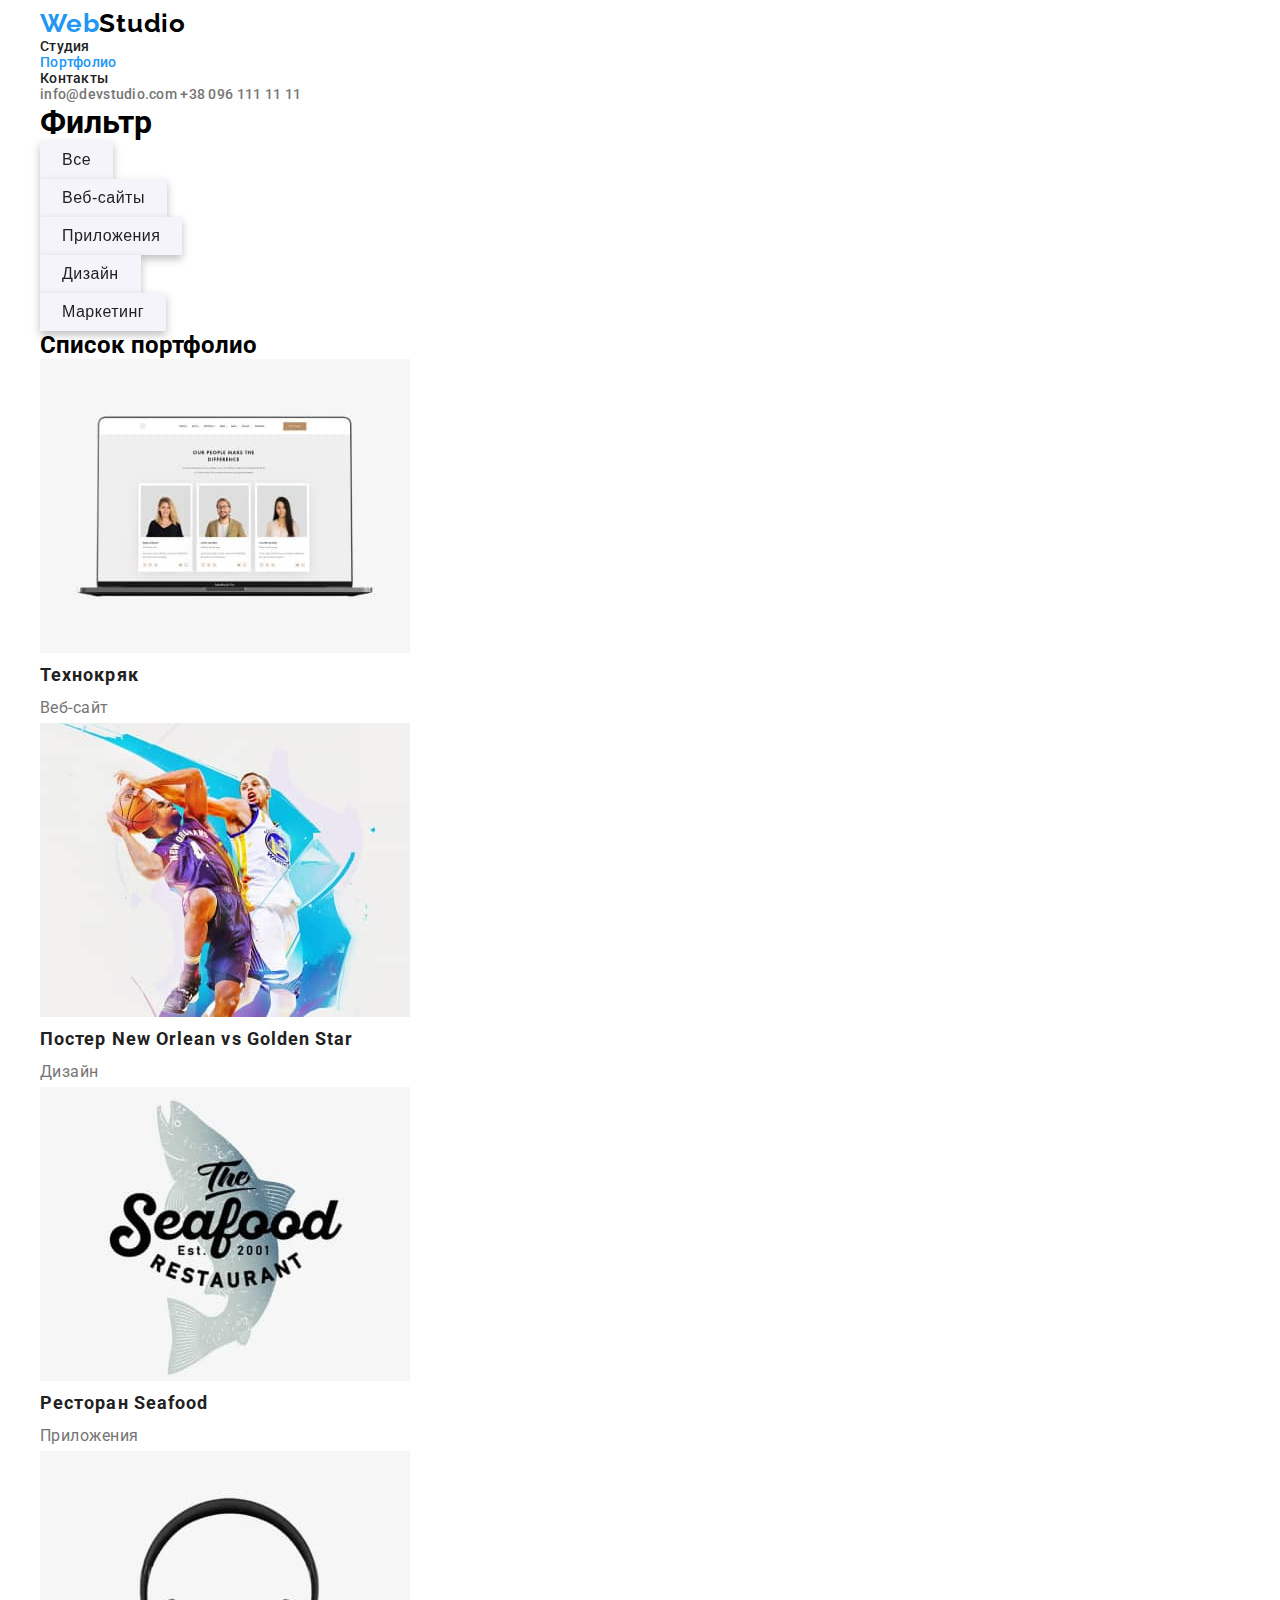
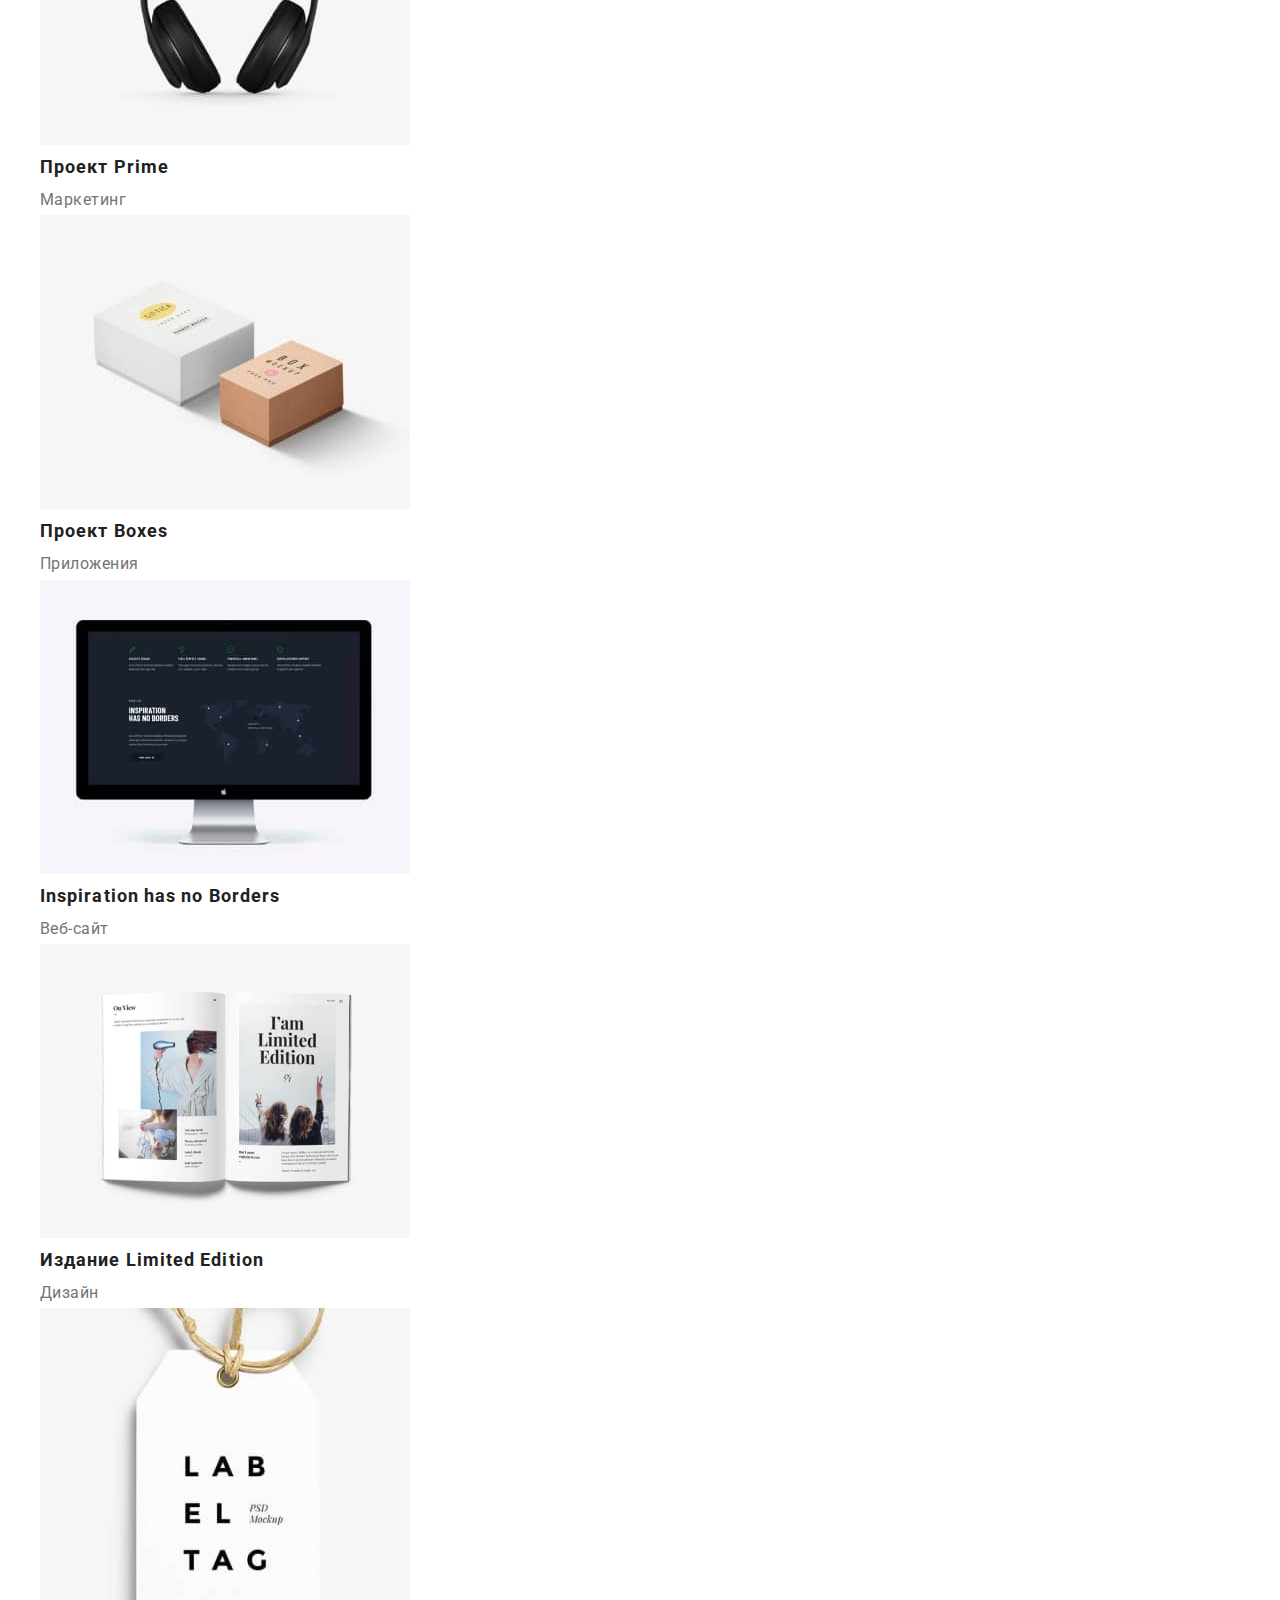
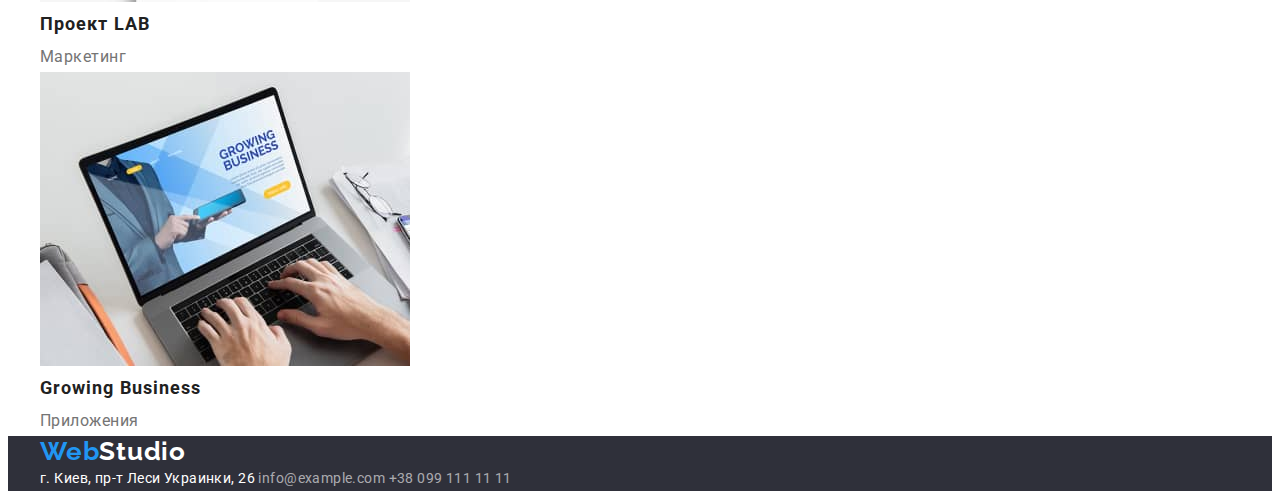
==== portfolio.html @ 87596796 "Копіює файли з ДЗ№2" ====
<!DOCTYPE html>
<html lang="en">
  <head>
    <link
      rel="stylesheet"
      href="https://cdnjs.cloudflare.com/ajax/libs/modern-normalize/1.1.0/modern-normalize.min.css"
      integrity="sha512-wpPYUAdjBVSE4KJnH1VR1HeZfpl1ub8YT/NKx4PuQ5NmX2tKuGu6U/JRp5y+Y8XG2tV+wKQpNHVUX03MfMFn9Q=="
      crossorigin="anonymous"
      referrerpolicy="no-referrer"
    />
    <meta charset="UTF-8" />
    <meta http-equiv="X-UA-Compatible" content="IE=edge" />
    <meta name="viewport" content="width=device-width, initial-scale=1.0" />
    <title>Document</title>
    <link rel="preconnect" href="https://fonts.googleapis.com" />
    <link rel="preconnect" href="https://fonts.gstatic.com" crossorigin />
    <link
      href="https://fonts.googleapis.com/css2?family=Raleway:wght@700&family=Roboto:wght@400;500;700;900&display=swap"
      rel="stylesheet"
    />
    <link rel="stylesheet" href="./css/style.css" />
  </head>

  <body>
    <header class="header-section">
      <div class="container">
        <a href="" class="logo"> <span class="web">Web</span>Studio</a>
        <nav>
          <ul class="site-nav list">
            <li><a href="./index.html" class="link">Студия</a></li>
            <li><a href="" class="link current">Портфолио</a></li>
            <li><a href="" class="link">Контакты</a></li>
          </ul>
        </nav>
        <p class="main-addres">
          <a href="mailto:info@devstudio.com" class="mail">info@devstudio.com</a>
          <a href="tel:+380961111111" class="tel">+38 096 111 11 11</a>
        </p>
      </div>
    </header>
    <main class="main-section">
      <section class="portfolio-section">
        <div class="container">
          <h1>Фильтр</h1>
          <ul>
            <li><button type="button" class="button portfolio">Все</button></li>
            <li><button type="button" class="button portfolio">Веб-сайты</button></li>
            <li><button type="button" class="button portfolio">Приложения</button></li>
            <li><button type="button" class="button portfolio">Дизайн</button></li>
            <li><button type="button" class="button portfolio">Маркетинг</button></li>
          </ul>
          <h2>Список портфолио</h2>
          <ul>
            <li>
              <img src="./images/p1.jpg" alt="пример веб-сайта" width="370" height="294" />
              <h3 class="title">Технокряк</h3>
              <p class="description">Веб-сайт</p>
            </li>
            <li>
              <img
                src="./images/p2.jpg"
                alt="пример постера с баскетболистами"
                width="370"
                height="294"
              />
              <h3 class="title">Постер New Orlean vs Golden Star</h3>
              <p class="description">Дизайн</p>
            </li>
            <li>
              <img src="./images/p3.jpg" alt="лого ресторана Seafood" width="370" height="294" />
              <h3 class="title">Ресторан Seafood</h3>
              <p class="description">Приложения</p>
            </li>
            <li>
              <img src="./images/p4.jpg" alt="наушники" width="370" height="294" />
              <h3 class="title">Проект Prime</h3>
              <p class="description">Маркетинг</p>
            </li>
            <li>
              <img src="./images/p5.jpg" alt="две коробки" width="370" height="294" />
              <h3 class="title">Проект Boxes</h3>
              <p class="description">Приложения</p>
            </li>
            <li>
              <img src="./images/p6.jpg" alt="imac" width="370" height="294" />
              <h3 class="title">Inspiration has no Borders</h3>
              <p class="description">Веб-сайт</p>
            </li>
            <li>
              <img src="./images/p7.jpg" alt="журнал" width="370" height="294" />
              <h3 class="title">Издание Limited Edition</h3>
              <p class="description">Дизайн</p>
            </li>
            <li>
              <img src="./images/p8.jpg" alt="бейдж с лого" width="370" height="294" />
              <h3 class="title">Проект LAB</h3>
              <p class="description">Маркетинг</p>
            </li>
            <li>
              <img src="./images/p9.jpg" alt="ноутбук" width="370" height="294" />
              <h3 class="title">Growing Business</h3>
              <p class="description">Приложения</p>
            </li>
          </ul>
        </div>
      </section>
    </main>
    <footer class="footer-main">
      <div class="container">
      <a href="" class="logo"><span class="web">Web</span>Studio</a>
      <address>
        <p class="footer">
          <a href="" class="addres">г. Киев, пр-т Леси Украинки, 26</a>
          <a href="" class="mail">info@example.com</a>
          <a href="" class="tel">+38 099 111 11 11</a>
        </p></div>
      </address>
    </footer>
  </body>
</html>
---- css/style.css ----
:root {
  /* --first-color: #ececec; */
  --main-color: #ffffff;
  --secondary-color: #212121;
  --third-color: #2196f3;
  --fourth-color: #757575;
  --fifth-color: #000000;
  --sixth-color: rgba(255, 255, 255, 0.6);
  --seventh-color: #f5f4fa;
  --fill: #2f303a;
}
/* Головний фон сторінки */
body {
  background-color: var(--main-color);
  font-family: Roboto, sans-serif;
}
/* Глобальний ресет відступів */
h1,
h2,
h3,
p,
ul {
  margin: 0px;
  padding: 0px;
}
.container {
  width: 1200px;
  margin: 0 auto;
  padding: 0 15px;
}
/* Фон секції "Наша команда" */
.team-section {
  background-color: var(--seventh-color);
}
/* Відключення символу списку  */
ul {
  list-style: none;
}
/* Ефект поточної сторінки */
.site-nav .link.current {
  color: var(--third-color);
}
/* Форматування тексту в хедері */
.site-nav,
.main-addres {
  font-weight: 500;
  font-size: 14px;
  line-height: 1.14;
  letter-spacing: 0.02em;
  margin: 0;
  padding: 0;
}
/* Секція хедер */
.header-section .logo {
  color: var(--fifth-color);
  font-family: Raleway;
  font-weight: bold;
  font-size: 26px;
  line-height: 1.19;
  letter-spacing: 0.03em;
}
.header-section .web {
  color: var(--third-color);
}
.site-nav .link {
  color: var(--secondary-color);
}
.site-nav .link:hover,
.site-nav .link:focus {
  color: var(--third-color);
}
/* Стилізація фрагменту емейл и телефон */
.main-addres .mail,
.main-addres .tel {
  color: var(--fourth-color);
}

/* Ефект ховера і фокуса в посилання на адреси (секції хедер і футер*/
.main-addres .mail:hover,
.main-addres .mail:focus,
.main-addres .tel:hover,
.main-addres .tel:focus,
.footer .mail:hover,
.footer .mail:focus,
.footer .tel:hover,
.footer .tel:focus {
  color: var(--third-color);
}
/* Відключення підкреслення у посиланнях */
a {
  text-decoration: none;
}
/* Секція герой */
.hero {
  background-color: var(--fill);
  /* margin: 180px 437px 300px; */
}
.hero .title {
  color: var(--main-color);
  font-weight: 900;
  font-size: 44px;
  line-height: 1.36;
  text-align: center;
  letter-spacing: 0.06em;
  text-transform: uppercase;
  margin-bottom: 30px;
  padding: 0;
}

/* Кнопки*/

.button.studya {
  padding: 10px 32px;
  border: none;
  background-color: var(--third-color);
  box-shadow: 0px 4px 4px rgba(0, 0, 0, 0.15);
  border-radius: 4px;
  color: var(--main-color);
  font-weight: 700;
  font-size: 16px;
  line-height: 1.88;
  letter-spacing: 0.06em;
  cursor: pointer;
}
.button.portfolio {
  padding: 6px 22px;
  border: none;
  background-color: var(--seventh-color);
  color: var(--secondary-color);
  font-weight: 500;
  font-size: 16px;
  line-height: 1.63;
  letter-spacing: 0.03em;
  cursor: pointer;
  filter: drop-shadow(0px 4px 4px rgba(0, 0, 0, 0.25));
}
.button.portfolio:hover,
.button.portfolio:focus {
  background-color: var(--third-color);
  color: var(--main-color);
}

/* Секції "Особливості", "Чем мы занимаемся", "Наша команда"*/
.work-list {
  margin-top: 370px;
}

.work-list .title {
  font-weight: 700;
  font-size: 14px;
  line-height: 1.14;
  letter-spacing: 0.03em;
  text-transform: uppercase;
}
.activity-section .title,
.team-section .name {
  font-weight: 700;
  font-size: 36px;
  line-height: 1.17;
  text-align: center;
  letter-spacing: 0.03em;
}
.team-section .title {
  font-weight: 500;
  font-size: 16px;
  line-height: 1.18;
  text-align: center;
  letter-spacing: 0.03em;
}
.team-section .description {
  font-weight: 400;
  font-size: 16px;
  line-height: 1.19;
  text-align: center;
  letter-spacing: 0.03em;
}
.work-list .title,
.activity-section,
.team-section .title,
.portfolio-section .title {
  color: var(--secondary-color);
}
.work-list .description,
.footer {
  font-weight: 400;
  font-size: 14px;
  line-height: 1.71;
  letter-spacing: 0.03em;
}
.work-list .description,
.team-section .description,
.portfolio-section .description {
  color: var(--fourth-color);
}
.portfolio-section .title {
  font-weight: 700;
  font-size: 18px;
  line-height: 2;
  letter-spacing: 0.06em;
}
.portfolio-section .description {
  font-weight: 400;
  font-size: 16px;
  line-height: 1.88;
  letter-spacing: 0.03em;
}

/* Футер */
.footer-main .web {
  color: var(--third-color);
}
.footer-main .logo {
  font-family: Raleway;
  font-weight: bold;
  font-size: 26px;
  line-height: 1.19;
  letter-spacing: 0.03em;
}
.footer-main .logo,
.footer .addres {
  color: var(--main-color);
}
.footer {
  font-style: normal;
}
.footer .mail,
.footer .tel {
  color: var(--sixth-color);
}
.footer-main {
  background-color: var(--fill);
}
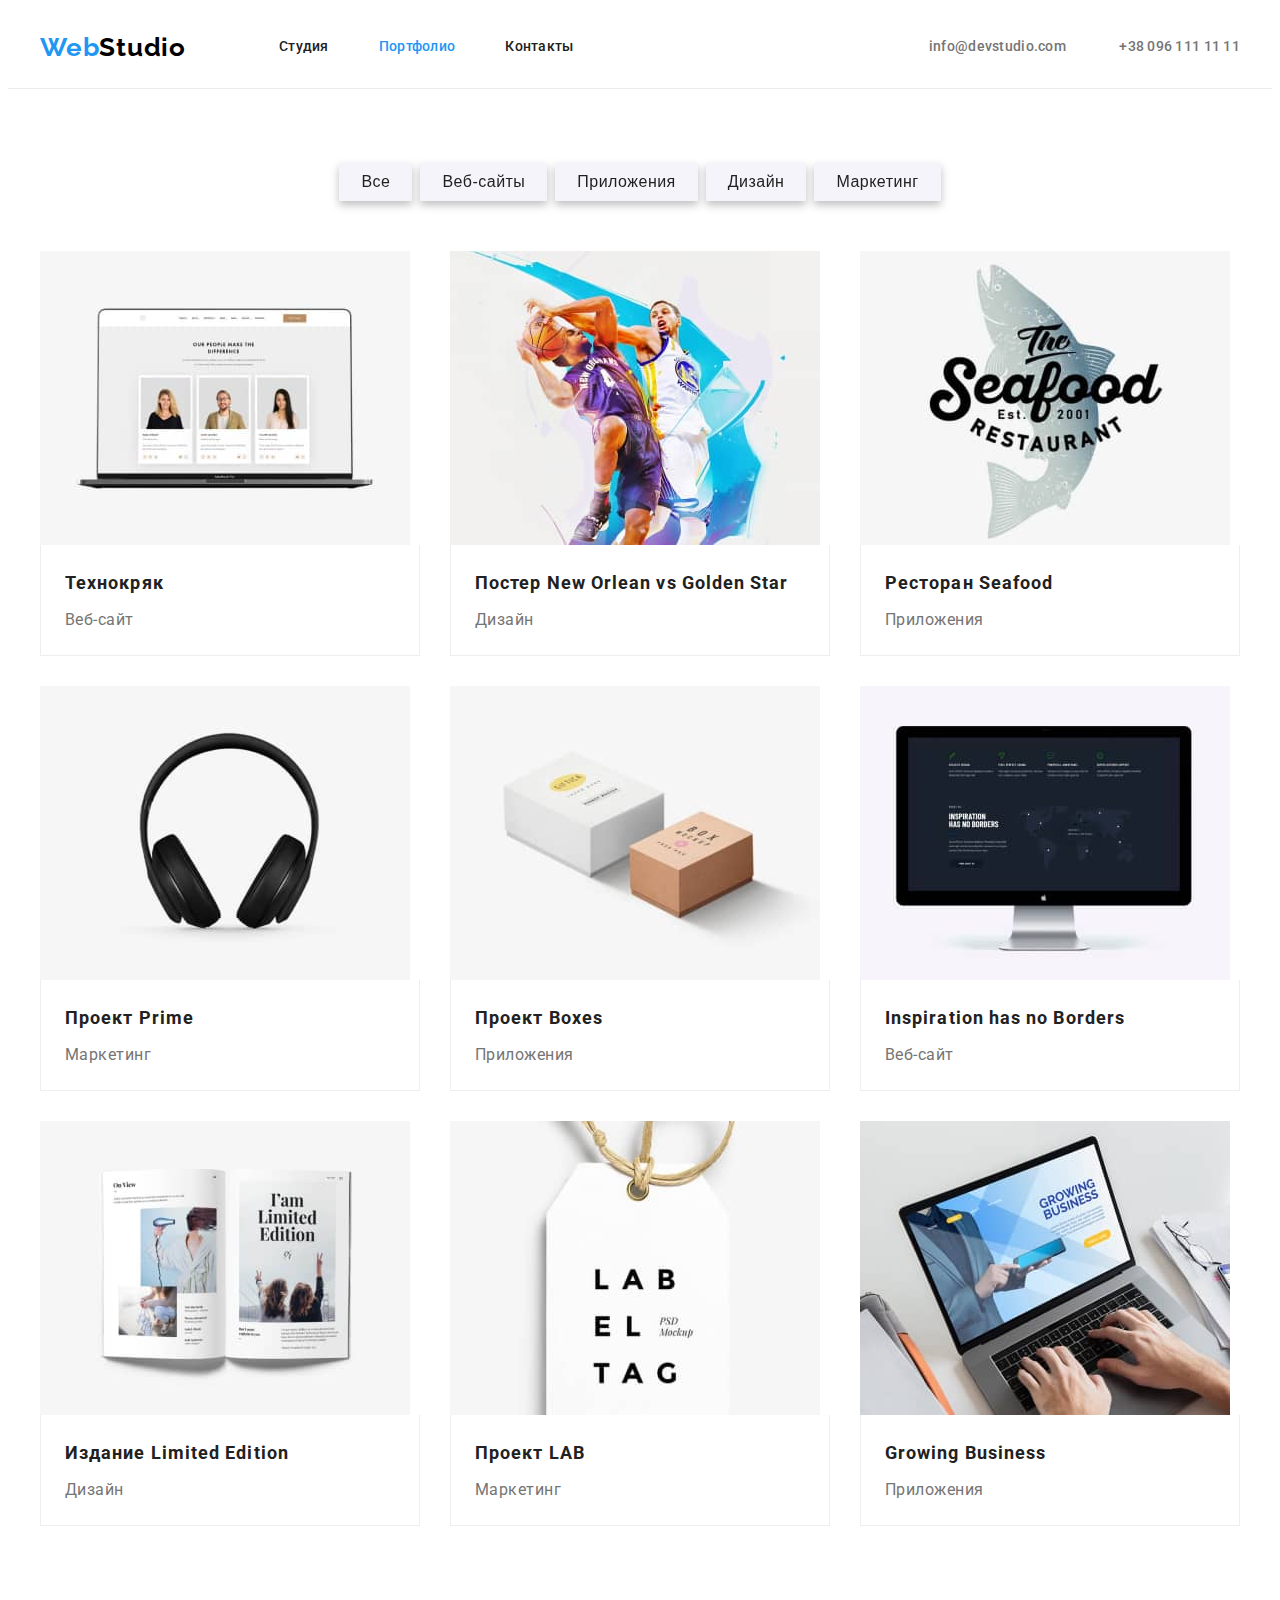
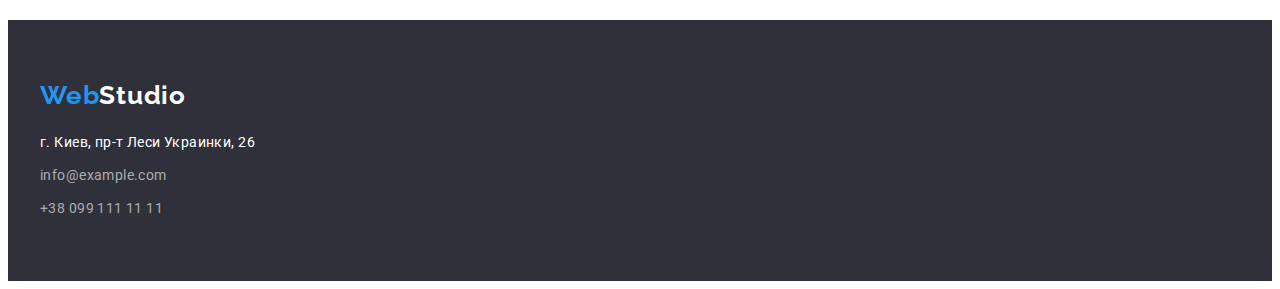
==== commit 7f29f707: "ДЗ№1 v1.0" ====
--- a/portfolio.html
+++ b/portfolio.html
@@ -20,13 +20,12 @@
     />
     <link rel="stylesheet" href="./css/style.css" />
   </head>
-
   <body>
     <header class="header-section">
-      <div class="container">
+       <div class="container">
         <a href="" class="logo"> <span class="web">Web</span>Studio</a>
         <nav>
-          <ul class="site-nav list">
+          <ul class="site-nav">
             <li><a href="./index.html" class="link">Студия</a></li>
             <li><a href="" class="link current">Портфолио</a></li>
             <li><a href="" class="link">Контакты</a></li>
@@ -36,85 +35,95 @@
           <a href="mailto:info@devstudio.com" class="mail">info@devstudio.com</a>
           <a href="tel:+380961111111" class="tel">+38 096 111 11 11</a>
         </p>
-      </div>
+        </div>
     </header>
     <main class="main-section">
       <section class="portfolio-section">
         <div class="container">
-          <h1>Фильтр</h1>
-          <ul>
-            <li><button type="button" class="button portfolio">Все</button></li>
-            <li><button type="button" class="button portfolio">Веб-сайты</button></li>
-            <li><button type="button" class="button portfolio">Приложения</button></li>
-            <li><button type="button" class="button portfolio">Дизайн</button></li>
-            <li><button type="button" class="button portfolio">Маркетинг</button></li>
+          <h1 class="visually-hidden">Фильтр</h1>
+          <ul class="filter">
+            <li class="list"><button type="button" class="button portfolio">Все</button></li>
+            <li class="list"><button type="button" class="button portfolio">Веб-сайты</button></li>
+            <li class="list"><button type="button" class="button portfolio">Приложения</button></li>
+            <li class="list"><button type="button" class="button portfolio">Дизайн</button></li>
+            <li class="list"><button type="button" class="button portfolio">Маркетинг</button></li>
           </ul>
-          <h2>Список портфолио</h2>
-          <ul>
-            <li>
-              <img src="./images/p1.jpg" alt="пример веб-сайта" width="370" height="294" />
+          <h2 class="visually-hidden">Список портфолио</h2>
+          <ul class="portfolio-list">
+            <li class="iteam">
+              <img src="./images/p1.jpg" class="image" alt="пример веб-сайта" width="370" height="294" />
+              <div class="text">
               <h3 class="title">Технокряк</h3>
               <p class="description">Веб-сайт</p>
+              </div>
             </li>
-            <li>
+             <li class="iteam">
               <img
+              class="image"
                 src="./images/p2.jpg"
                 alt="пример постера с баскетболистами"
                 width="370"
                 height="294"
               />
+              <div class="text">
               <h3 class="title">Постер New Orlean vs Golden Star</h3>
               <p class="description">Дизайн</p>
+              </div>
             </li>
-            <li>
-              <img src="./images/p3.jpg" alt="лого ресторана Seafood" width="370" height="294" />
-              <h3 class="title">Ресторан Seafood</h3>
+            <li class="iteam">
+              <img class="image" src="./images/p3.jpg" alt="лого ресторана Seafood" width="370" height="294" />
+              <div class="text"><h3 class="title">Ресторан Seafood</h3>
               <p class="description">Приложения</p>
+              </div>
             </li>
-            <li>
-              <img src="./images/p4.jpg" alt="наушники" width="370" height="294" />
-              <h3 class="title">Проект Prime</h3>
-              <p class="description">Маркетинг</p>
+             <li class="iteam">
+              <img class="image" src="./images/p4.jpg" alt="наушники" width="370" height="294" />
+             <div class="text"> <h3 class="title">Проект Prime</h3>
+              <p class="description">Маркетинг</p></div>
             </li>
-            <li>
-              <img src="./images/p5.jpg" alt="две коробки" width="370" height="294" />
-              <h3 class="title">Проект Boxes</h3>
-              <p class="description">Приложения</p>
+             <li class="iteam">
+              <img class="image" src="./images/p5.jpg" alt="две коробки" width="370" height="294" />
+              <div class="text"><h3 class="title">Проект Boxes</h3>
+              <p class="description">Приложения</p></div>
             </li>
-            <li>
-              <img src="./images/p6.jpg" alt="imac" width="370" height="294" />
-              <h3 class="title">Inspiration has no Borders</h3>
+             <li class="iteam">
+              <img class="image" src="./images/p6.jpg" alt="imac" width="370" height="294" />
+                <div class="text"><h3 class="title">Inspiration has no Borders</h3>
               <p class="description">Веб-сайт</p>
             </li>
-            <li>
-              <img src="./images/p7.jpg" alt="журнал" width="370" height="294" />
-              <h3 class="title">Издание Limited Edition</h3>
+             <li class="iteam">
+              <img class="image" src="./images/p7.jpg" alt="журнал" width="370" height="294" />
+              <div class="text"><h3 class="title">Издание Limited Edition</h3>
               <p class="description">Дизайн</p>
+              </div>
             </li>
-            <li>
-              <img src="./images/p8.jpg" alt="бейдж с лого" width="370" height="294" />
-              <h3 class="title">Проект LAB</h3>
+             <li class="iteam">
+              <img class="image" src="./images/p8.jpg" alt="бейдж с лого" width="370" height="294" />
+              <div class="text"><h3 class="title">Проект LAB</h3>
               <p class="description">Маркетинг</p>
+              </div>
             </li>
-            <li>
-              <img src="./images/p9.jpg" alt="ноутбук" width="370" height="294" />
-              <h3 class="title">Growing Business</h3>
+             <li class="iteam">
+              <img class="image" src="./images/p9.jpg" alt="ноутбук" width="370" height="294" />
+              <div class="text"><h3 class="title">Growing Business</h3>
               <p class="description">Приложения</p>
+              </div>
             </li>
           </ul>
-        </div>
+          </div>
       </section>
     </main>
     <footer class="footer-main">
-      <div class="container">
+       <div class="container">
       <a href="" class="logo"><span class="web">Web</span>Studio</a>
       <address>
         <p class="footer">
           <a href="" class="addres">г. Киев, пр-т Леси Украинки, 26</a>
           <a href="" class="mail">info@example.com</a>
           <a href="" class="tel">+38 099 111 11 11</a>
-        </p></div>
+        </p>
       </address>
+       </div>
     </footer>
   </body>
 </html>
--- a/css/style.css
+++ b/css/style.css
@@ -52,6 +52,7 @@
 }
 /* Секція хедер */
 .header-section .logo {
+  margin-right: 93px;
   color: var(--fifth-color);
   font-family: Raleway;
   font-weight: bold;
@@ -59,6 +60,12 @@
   line-height: 1.19;
   letter-spacing: 0.03em;
 }
+.header-section {
+  padding-top: 24px;
+  padding-bottom: 25px;
+  margin-bottom: 20px;
+  border-bottom: 1px solid #ececec;
+}
 .header-section .web {
   color: var(--third-color);
 }
@@ -68,11 +75,26 @@
 .site-nav .link:hover,
 .site-nav .link:focus {
   color: var(--third-color);
+}
+
+.header-section .container {
+  display: flex;
+  align-items: center;
+}
+.site-nav {
+  display: flex;
+}
+.site-nav > li,
+.main-addres > a:not(:last-child) {
+  margin-right: 50px;
 }
 /* Стилізація фрагменту емейл и телефон */
 .main-addres .mail,
 .main-addres .tel {
   color: var(--fourth-color);
+}
+.main-addres {
+  margin-left: auto;
 }
 
 /* Ефект ховера і фокуса в посилання на адреси (секції хедер і футер*/
@@ -93,9 +115,14 @@
 /* Секція герой */
 .hero {
   background-color: var(--fill);
-  /* margin: 180px 437px 300px; */
+  padding-top: 180px;
+  padding-bottom: 230px;
 }
 .hero .title {
+  margin-left: auto;
+  margin-right: auto;
+  width: 696px;
+  text-shadow: 0px 4px 4px rgba(0, 0, 0, 0.25);
   color: var(--main-color);
   font-weight: 900;
   font-size: 44px;
@@ -104,12 +131,14 @@
   letter-spacing: 0.06em;
   text-transform: uppercase;
   margin-bottom: 30px;
-  padding: 0;
 }
 
 /* Кнопки*/
 
 .button.studya {
+  display: block;
+  margin-left: auto;
+  margin-right: auto;
   padding: 10px 32px;
   border: none;
   background-color: var(--third-color);
@@ -142,15 +171,31 @@
 
 /* Секції "Особливості", "Чем мы занимаемся", "Наша команда"*/
 .work-list {
-  margin-top: 370px;
+  margin-top: 74px;
+}
+.work-list .container > ul {
+  display: flex;
 }
 
 .work-list .title {
+  margin-bottom: 10px;
   font-weight: 700;
   font-size: 14px;
   line-height: 1.14;
   letter-spacing: 0.03em;
   text-transform: uppercase;
+}
+.work-list .list {
+  width: 270px;
+  margin-right: 0px;
+}
+
+.activity-section .title {
+  margin-top: 94px;
+}
+
+.team-section .name {
+  margin-top: 82px;
 }
 .activity-section .title,
 .team-section .name {
@@ -160,14 +205,47 @@
   text-align: center;
   letter-spacing: 0.03em;
 }
+.activity-section .title {
+  margin-bottom: 50px;
+}
+.activity-section {
+  margin-bottom: 0;
+}
+.activity-list {
+  display: flex;
+}
+.activity-list .list:not(:last-child) {
+  margin-right: 30px;
+}
+
+.work-list .list:not(:last-child) {
+  margin-right: 30px;
+}
+
+.team-section .list:not(:last-child) {
+  margin-right: 30px;
+}
+.team-section .list {
+  background-color: var(--main-color);
+  box-shadow: 0px 1px 3px rgba(0, 0, 0, 0.12), 0px 1px 1px rgba(0, 0, 0, 0.14),
+    0px 2px 1px rgba(0, 0, 0, 0.2);
+  border-radius: 0px 0px 4px 4px;
+}
 .team-section .title {
+  margin-top: 30px;
+  margin-bottom: 10px;
   font-weight: 500;
   font-size: 16px;
   line-height: 1.18;
   text-align: center;
   letter-spacing: 0.03em;
 }
+.team-section .main {
+  display: flex;
+}
+
 .team-section .description {
+  padding-bottom: 30px;
   font-weight: 400;
   font-size: 16px;
   line-height: 1.19;
@@ -192,6 +270,34 @@
 .portfolio-section .description {
   color: var(--fourth-color);
 }
+.team-section {
+  margin-bottom: 94px;
+  margin-top: 84px;
+}
+.team-section .name {
+  margin-bottom: 50px;
+  padding-top: 94px;
+}
+
+.portfolio-section .filter {
+  display: flex;
+  margin-top: 74px;
+  justify-content: center;
+  margin-bottom: 50px;
+}
+
+.filter .list:not(:last-child) {
+  margin-right: 8px;
+}
+
+.visually-hidden {
+  position: absolute;
+  clip: rect(0 0 0 0);
+  width: 1px;
+  height: 1px;
+  margin: -1px;
+}
+
 .portfolio-section .title {
   font-weight: 700;
   font-size: 18px;
@@ -205,6 +311,34 @@
   letter-spacing: 0.03em;
 }
 
+.portfolio-list {
+  display: flex;
+  flex-wrap: wrap;
+  margin-left: -30px;
+  margin-top: -30px;
+  padding-bottom: 94px;
+}
+.portfolio-list .iteam {
+  flex-basis: calc(100% / 3 - 30px);
+  margin-left: 30px;
+  margin-top: 30px;
+}
+.text {
+  padding-left: 24px;
+  padding-top: 20px;
+  border-left: 1px solid #eeeeee;
+  border-bottom: 1px solid #eeeeee;
+  border-right: 1px solid #eeeeee;
+}
+.image {
+  display: block;
+}
+
+.portfolio-list .description {
+  margin-top: 4px;
+  margin-bottom: 20px;
+}
+
 /* Футер */
 .footer-main .web {
   color: var(--third-color);
@@ -218,15 +352,30 @@
 }
 .footer-main .logo,
 .footer .addres {
+  display: block;
   color: var(--main-color);
 }
 .footer {
   font-style: normal;
 }
+
+.footer-main .logo {
+  margin-bottom: 20px;
+}
+
 .footer .mail,
 .footer .tel {
+  display: block;
   color: var(--sixth-color);
+}
+.footer .addres {
+  margin-bottom: 9px;
+}
+.footer .mail {
+  margin-bottom: 9px;
 }
 .footer-main {
   background-color: var(--fill);
-}
+  padding-top: 60px;
+  padding-bottom: 60px;
+}
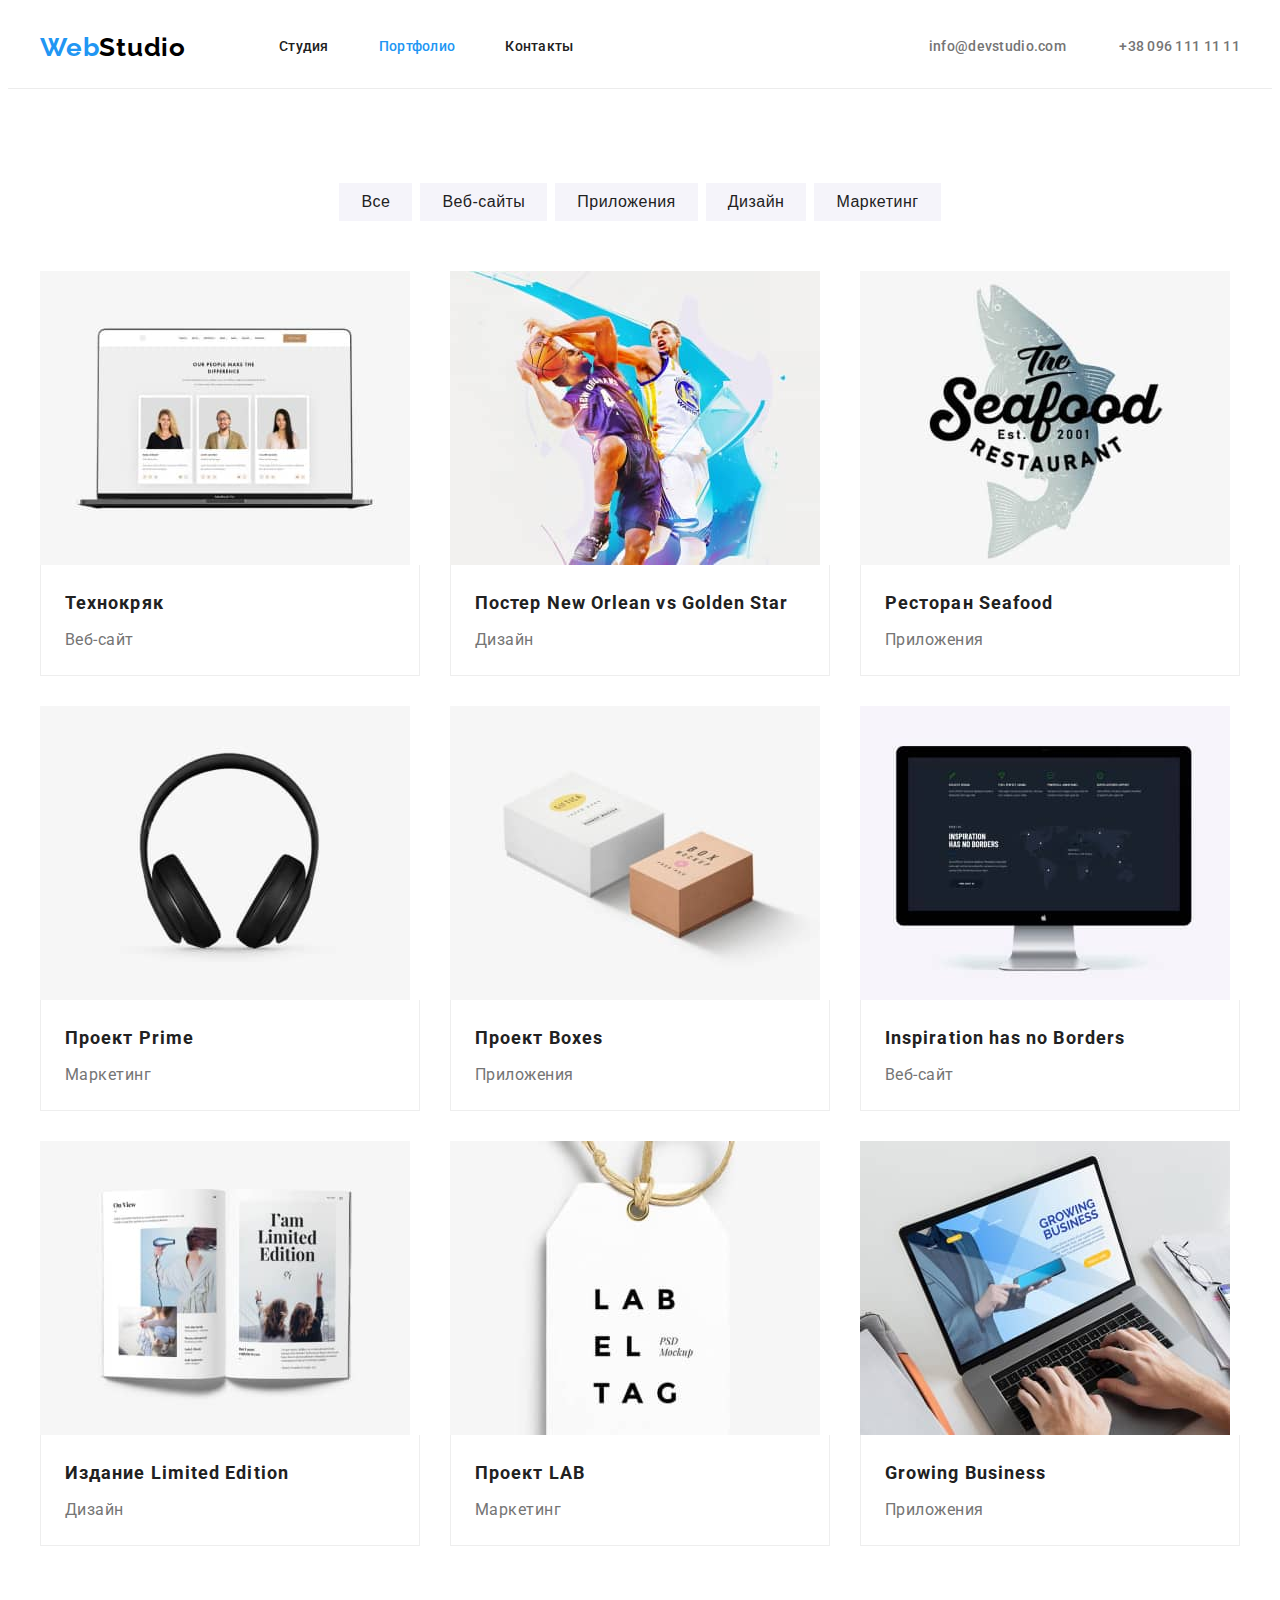
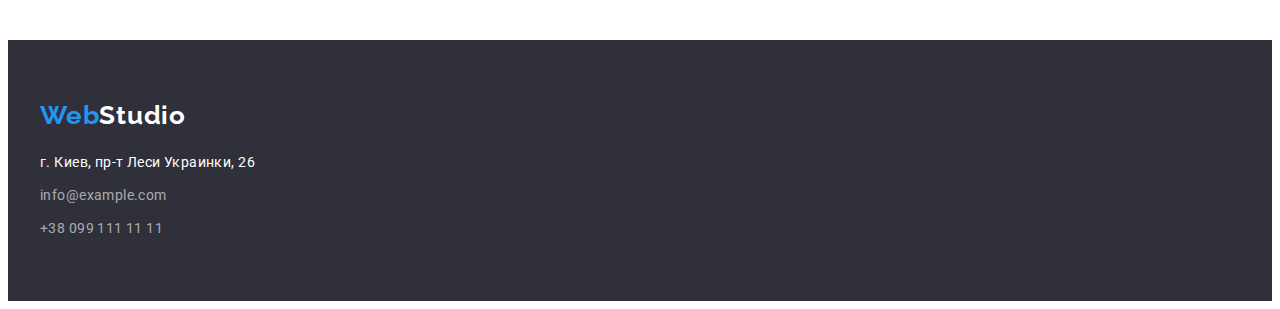
==== commit 3b63fa13: "добавляє в css img {display:block;" ====
--- a/portfolio.html
+++ b/portfolio.html
@@ -77,34 +77,34 @@
               </div>
             </li>
              <li class="iteam">
-              <img class="image" src="./images/p4.jpg" alt="наушники" width="370" height="294" />
+              <img src="./images/p4.jpg" alt="наушники" width="370" height="294" />
              <div class="text"> <h3 class="title">Проект Prime</h3>
               <p class="description">Маркетинг</p></div>
             </li>
              <li class="iteam">
-              <img class="image" src="./images/p5.jpg" alt="две коробки" width="370" height="294" />
+              <img src="./images/p5.jpg" alt="две коробки" width="370" height="294" />
               <div class="text"><h3 class="title">Проект Boxes</h3>
               <p class="description">Приложения</p></div>
             </li>
              <li class="iteam">
-              <img class="image" src="./images/p6.jpg" alt="imac" width="370" height="294" />
+              <img src="./images/p6.jpg" alt="imac" width="370" height="294" />
                 <div class="text"><h3 class="title">Inspiration has no Borders</h3>
               <p class="description">Веб-сайт</p>
             </li>
              <li class="iteam">
-              <img class="image" src="./images/p7.jpg" alt="журнал" width="370" height="294" />
+              <img src="./images/p7.jpg" alt="журнал" width="370" height="294" />
               <div class="text"><h3 class="title">Издание Limited Edition</h3>
               <p class="description">Дизайн</p>
               </div>
             </li>
              <li class="iteam">
-              <img class="image" src="./images/p8.jpg" alt="бейдж с лого" width="370" height="294" />
+              <img src="./images/p8.jpg" alt="бейдж с лого" width="370" height="294" />
               <div class="text"><h3 class="title">Проект LAB</h3>
               <p class="description">Маркетинг</p>
               </div>
             </li>
              <li class="iteam">
-              <img class="image" src="./images/p9.jpg" alt="ноутбук" width="370" height="294" />
+              <img  src="./images/p9.jpg" alt="ноутбук" width="370" height="294" />
               <div class="text"><h3 class="title">Growing Business</h3>
               <p class="description">Приложения</p>
               </div>
--- a/css/style.css
+++ b/css/style.css
@@ -23,6 +23,9 @@
   margin: 0px;
   padding: 0px;
 }
+img {
+  display: block;
+}
 .container {
   width: 1200px;
   margin: 0 auto;
@@ -63,7 +66,6 @@
 .header-section {
   padding-top: 24px;
   padding-bottom: 25px;
-  margin-bottom: 20px;
   border-bottom: 1px solid #ececec;
 }
 .header-section .web {
@@ -115,8 +117,8 @@
 /* Секція герой */
 .hero {
   background-color: var(--fill);
-  padding-top: 180px;
-  padding-bottom: 230px;
+  padding-top: 200px;
+  padding-bottom: 200px;
 }
 .hero .title {
   margin-left: auto;
@@ -161,17 +163,17 @@
   line-height: 1.63;
   letter-spacing: 0.03em;
   cursor: pointer;
-  filter: drop-shadow(0px 4px 4px rgba(0, 0, 0, 0.25));
 }
 .button.portfolio:hover,
 .button.portfolio:focus {
   background-color: var(--third-color);
   color: var(--main-color);
+  filter: drop-shadow(0px 4px 4px rgba(0, 0, 0, 0.25));
 }
 
 /* Секції "Особливості", "Чем мы занимаемся", "Наша команда"*/
 .work-list {
-  margin-top: 74px;
+  padding-top: 94px;
 }
 .work-list .container > ul {
   display: flex;
@@ -191,12 +193,9 @@
 }
 
 .activity-section .title {
-  margin-top: 94px;
-}
-
-.team-section .name {
-  margin-top: 82px;
-}
+  padding-top: 94px;
+}
+
 .activity-section .title,
 .team-section .name {
   font-weight: 700;
@@ -205,6 +204,9 @@
   text-align: center;
   letter-spacing: 0.03em;
 }
+.team-section .name {
+  padding-bottom: 50px;
+}
 .activity-section .title {
   margin-bottom: 50px;
 }
@@ -232,8 +234,7 @@
   border-radius: 0px 0px 4px 4px;
 }
 .team-section .title {
-  margin-top: 30px;
-  margin-bottom: 10px;
+  padding-bottom: 10px;
   font-weight: 500;
   font-size: 16px;
   line-height: 1.18;
@@ -243,9 +244,12 @@
 .team-section .main {
   display: flex;
 }
+.team-text {
+  padding-top: 30px;
+  padding-bottom: 30px;
+}
 
 .team-section .description {
-  padding-bottom: 30px;
   font-weight: 400;
   font-size: 16px;
   line-height: 1.19;
@@ -271,17 +275,12 @@
   color: var(--fourth-color);
 }
 .team-section {
-  margin-bottom: 94px;
-  margin-top: 84px;
-}
-.team-section .name {
-  margin-bottom: 50px;
   padding-top: 94px;
+  padding-bottom: 94px;
 }
 
 .portfolio-section .filter {
   display: flex;
-  margin-top: 74px;
   justify-content: center;
   margin-bottom: 50px;
 }
@@ -297,6 +296,9 @@
   height: 1px;
   margin: -1px;
 }
+.portfolio-section {
+  padding-top: 94px;
+}
 
 .portfolio-section .title {
   font-weight: 700;
@@ -326,17 +328,14 @@
 .text {
   padding-left: 24px;
   padding-top: 20px;
+  padding-bottom: 20px;
   border-left: 1px solid #eeeeee;
   border-bottom: 1px solid #eeeeee;
   border-right: 1px solid #eeeeee;
 }
-.image {
-  display: block;
-}
 
 .portfolio-list .description {
   margin-top: 4px;
-  margin-bottom: 20px;
 }
 
 /* Футер */
